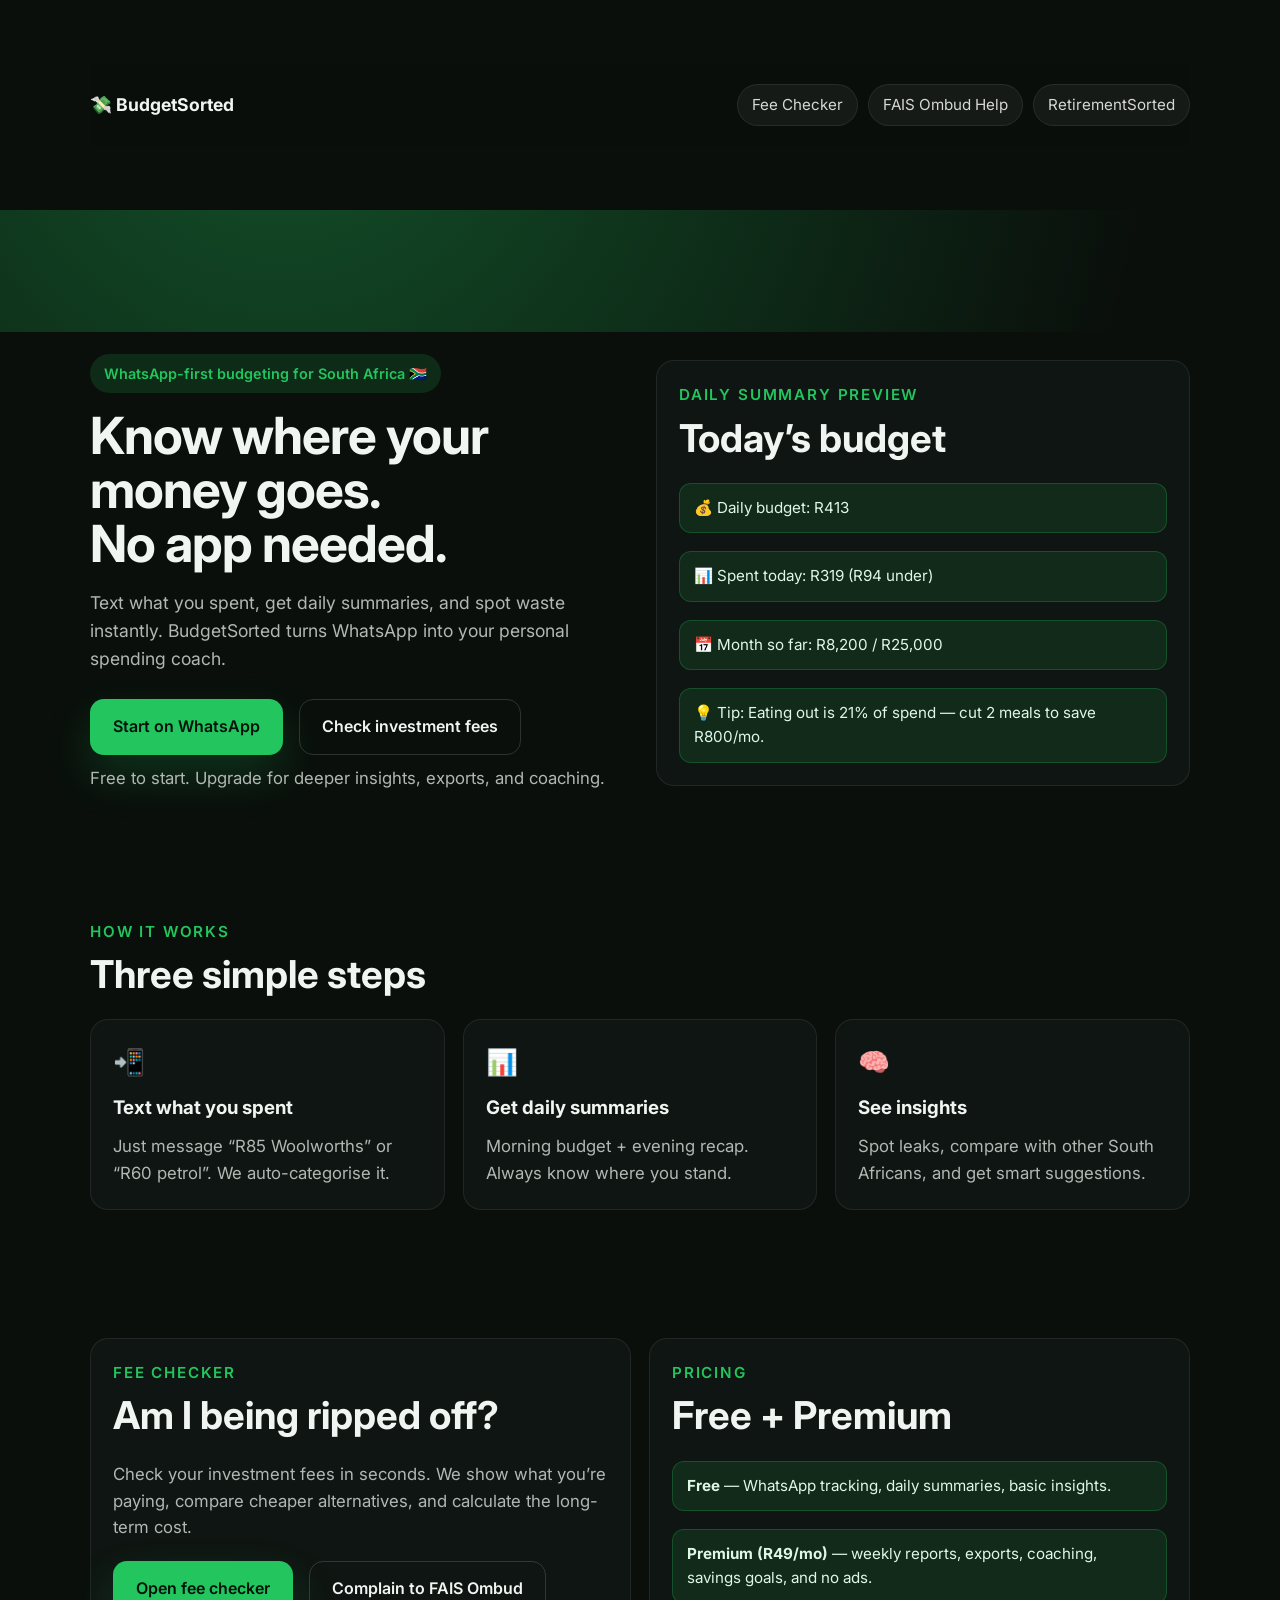
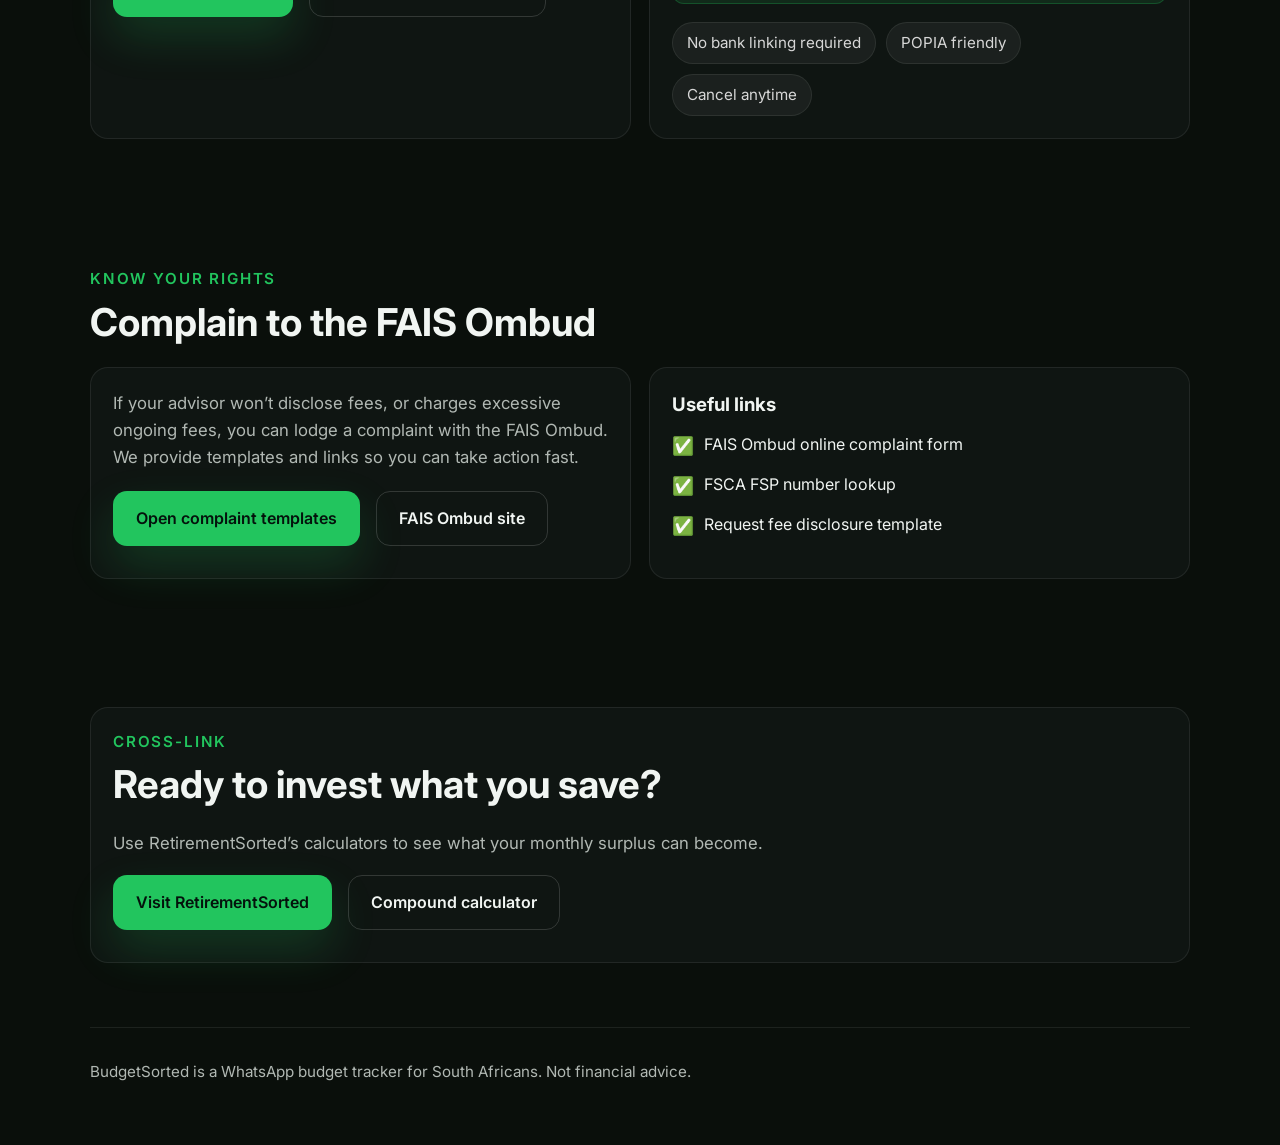
==== index.html @ b6de40c3 "Initial BudgetSorted MVP: landing page, fee checker, ombud complaints, SA fund fee database" ====
<!doctype html>
<html lang="en">
<head>
  <meta charset="utf-8" />
  <meta name="viewport" content="width=device-width, initial-scale=1" />
  <title>BudgetSorted 🇿🇦 | WhatsApp budget tracker</title>
  <meta name="description" content="Track your spending on WhatsApp. Daily summaries, smart insights, and a built-in fee checker for South Africans. No app needed." />
  <link rel="preconnect" href="https://fonts.googleapis.com" />
  <link rel="preconnect" href="https://fonts.gstatic.com" crossorigin />
  <link href="https://fonts.googleapis.com/css2?family=Inter:wght@400;500;600;700&display=swap" rel="stylesheet" />
  <link rel="stylesheet" href="css/style.css" />
</head>
<body>
  <header class="container">
    <nav class="nav">
      <div class="logo">💸 BudgetSorted</div>
      <div class="pill-list">
        <a class="pill" href="fee-checker.html">Fee Checker</a>
        <a class="pill" href="ombud.html">FAIS Ombud Help</a>
        <a class="pill" href="https://retirementsorted.co.za" target="_blank" rel="noreferrer">RetirementSorted</a>
      </div>
    </nav>
  </header>

  <main>
    <section class="hero">
      <div class="container hero-grid">
        <div>
          <span class="badge">WhatsApp-first budgeting for South Africa 🇿🇦</span>
          <h1>Know where your money goes. <br/>No app needed.</h1>
          <p class="lead">Text what you spent, get daily summaries, and spot waste instantly. BudgetSorted turns WhatsApp into your personal spending coach.</p>
          <div class="cta-row">
            <a class="btn" href="https://wa.me/0000000000" target="_blank" rel="noreferrer">Start on WhatsApp</a>
            <a class="btn btn-outline" href="fee-checker.html">Check investment fees</a>
          </div>
          <p>Free to start. Upgrade for deeper insights, exports, and coaching.</p>
        </div>
        <div class="card">
          <p class="section-label">Daily summary preview</p>
          <h2>Today’s budget</h2>
          <div class="grid">
            <div class="notice">💰 Daily budget: R413</div>
            <div class="notice">📊 Spent today: R319 (R94 under)</div>
            <div class="notice">📅 Month so far: R8,200 / R25,000</div>
            <div class="notice">💡 Tip: Eating out is 21% of spend — cut 2 meals to save R800/mo.</div>
          </div>
        </div>
      </div>
    </section>

    <section class="container">
      <p class="section-label">How it works</p>
      <h2>Three simple steps</h2>
      <div class="grid grid-3">
        <div class="card step">
          <div class="step-icon">📲</div>
          <h3>Text what you spent</h3>
          <p>Just message “R85 Woolworths” or “R60 petrol”. We auto-categorise it.</p>
        </div>
        <div class="card step">
          <div class="step-icon">📊</div>
          <h3>Get daily summaries</h3>
          <p>Morning budget + evening recap. Always know where you stand.</p>
        </div>
        <div class="card step">
          <div class="step-icon">🧠</div>
          <h3>See insights</h3>
          <p>Spot leaks, compare with other South Africans, and get smart suggestions.</p>
        </div>
      </div>
    </section>

    <section class="container">
      <div class="grid grid-2">
        <div class="card">
          <p class="section-label">Fee checker</p>
          <h2>Am I being ripped off?</h2>
          <p>Check your investment fees in seconds. We show what you’re paying, compare cheaper alternatives, and calculate the long-term cost.</p>
          <div class="cta-row" style="margin-top: 20px;">
            <a class="btn" href="fee-checker.html">Open fee checker</a>
            <a class="btn btn-outline" href="ombud.html">Complain to FAIS Ombud</a>
          </div>
        </div>
        <div class="card">
          <p class="section-label">Pricing</p>
          <h2>Free + Premium</h2>
          <div class="grid">
            <div class="notice"><strong>Free</strong> — WhatsApp tracking, daily summaries, basic insights.</div>
            <div class="notice"><strong>Premium (R49/mo)</strong> — weekly reports, exports, coaching, savings goals, and no ads.</div>
          </div>
          <div class="pill-list" style="margin-top: 18px;">
            <span class="pill">No bank linking required</span>
            <span class="pill">POPIA friendly</span>
            <span class="pill">Cancel anytime</span>
          </div>
        </div>
      </div>
    </section>

    <section class="container">
      <p class="section-label">Know your rights</p>
      <h2>Complain to the FAIS Ombud</h2>
      <div class="grid grid-2">
        <div class="card">
          <p>If your advisor won’t disclose fees, or charges excessive ongoing fees, you can lodge a complaint with the FAIS Ombud. We provide templates and links so you can take action fast.</p>
          <div class="cta-row" style="margin-top: 20px;">
            <a class="btn" href="ombud.html">Open complaint templates</a>
            <a class="btn btn-outline" href="https://www.fsca.co.za/Fais/Pages/FAIS-Ombud.aspx" target="_blank" rel="noreferrer">FAIS Ombud site</a>
          </div>
        </div>
        <div class="card">
          <h3>Useful links</h3>
          <ul class="feature-list">
            <li class="feature-item"><span>✅</span> <div>FAIS Ombud online complaint form</div></li>
            <li class="feature-item"><span>✅</span> <div>FSCA FSP number lookup</div></li>
            <li class="feature-item"><span>✅</span> <div>Request fee disclosure template</div></li>
          </ul>
        </div>
      </div>
    </section>

    <section class="container">
      <div class="card">
        <p class="section-label">Cross-link</p>
        <h2>Ready to invest what you save?</h2>
        <p>Use RetirementSorted’s calculators to see what your monthly surplus can become.</p>
        <div class="cta-row" style="margin-top: 18px;">
          <a class="btn" href="https://retirementsorted.co.za" target="_blank" rel="noreferrer">Visit RetirementSorted</a>
          <a class="btn btn-outline" href="https://retirementsorted.co.za/compound-calculator" target="_blank" rel="noreferrer">Compound calculator</a>
        </div>
      </div>
    </section>
  </main>

  <footer class="container footer">
    <div>BudgetSorted is a WhatsApp budget tracker for South Africans. Not financial advice.</div>
  </footer>
</body>
</html>
---- css/style.css ----
:root {
  --bg: #0a0f0b;
  --surface: #0f1512;
  --surface-2: #121b16;
  --text: #f1f5f2;
  --muted: #b1b8b3;
  --accent: #22c55e;
  --accent-dark: #15914a;
  --ring: rgba(34, 197, 94, 0.28);
  --shadow: 0 20px 45px rgba(34, 197, 94, 0.2);
}

* {
  box-sizing: border-box;
  margin: 0;
  padding: 0;
}

body {
  font-family: "Inter", system-ui, -apple-system, Segoe UI, Roboto, Helvetica, Arial, sans-serif;
  background: var(--bg);
  color: var(--text);
  line-height: 1.6;
  -webkit-font-smoothing: antialiased;
}

a {
  color: inherit;
  text-decoration: none;
}

img {
  max-width: 100%;
  display: block;
}

.container {
  width: min(1100px, 92vw);
  margin: 0 auto;
  padding: 64px 0;
}

.nav {
  display: flex;
  align-items: center;
  justify-content: space-between;
  padding: 20px 0;
  position: sticky;
  top: 0;
  background: rgba(10, 15, 11, 0.9);
  backdrop-filter: blur(10px);
  z-index: 10;
}

.logo {
  display: inline-flex;
  align-items: center;
  gap: 10px;
  font-weight: 700;
  font-size: 1.1rem;
}

.badge {
  display: inline-flex;
  align-items: center;
  gap: 8px;
  padding: 8px 14px;
  border-radius: 999px;
  background: rgba(34, 197, 94, 0.15);
  color: var(--accent);
  font-weight: 600;
  font-size: 0.9rem;
}

h1 {
  font-size: clamp(2.4rem, 4vw, 3.6rem);
  line-height: 1.05;
  letter-spacing: -0.02em;
  margin-top: 16px;
}

h2 {
  font-size: clamp(1.8rem, 3vw, 2.6rem);
  margin-bottom: 14px;
}

p {
  color: var(--muted);
  font-size: 1.05rem;
}

.lead {
  margin: 18px 0 26px;
  font-size: 1.1rem;
}

.hero {
  position: relative;
  overflow: hidden;
  padding-top: 80px;
}

.hero::before {
  content: "";
  position: absolute;
  inset: -40% -20% auto -20%;
  height: 380px;
  background: radial-gradient(circle at 30% 30%, rgba(34, 197, 94, 0.4), transparent 68%);
  opacity: 0.9;
  pointer-events: none;
}

.hero-grid {
  display: grid;
  gap: 32px;
  align-items: center;
}

.cta-row {
  display: flex;
  flex-wrap: wrap;
  gap: 16px;
  align-items: center;
  margin-bottom: 10px;
}

.btn {
  display: inline-flex;
  align-items: center;
  justify-content: center;
  gap: 10px;
  padding: 14px 22px;
  border-radius: 14px;
  font-weight: 600;
  background: var(--accent);
  color: #04120c;
  border: 1px solid transparent;
  box-shadow: var(--shadow);
  transition: transform 0.2s ease, box-shadow 0.2s ease;
}

.btn:hover {
  transform: translateY(-2px);
  box-shadow: 0 24px 50px rgba(34, 197, 94, 0.28);
}

.btn-outline {
  background: transparent;
  color: var(--text);
  border: 1px solid rgba(255, 255, 255, 0.15);
  box-shadow: none;
}

.card {
  background: var(--surface);
  border: 1px solid rgba(255, 255, 255, 0.08);
  border-radius: 18px;
  padding: 22px;
}

.grid {
  display: grid;
  gap: 18px;
}

.grid-2 {
  grid-template-columns: repeat(auto-fit, minmax(240px, 1fr));
}

.grid-3 {
  grid-template-columns: repeat(auto-fit, minmax(220px, 1fr));
}

.step {
  display: grid;
  gap: 10px;
}

.step-icon {
  font-size: 1.6rem;
}

.pill-list {
  display: flex;
  flex-wrap: wrap;
  gap: 10px;
}

.pill {
  padding: 8px 14px;
  border-radius: 999px;
  background: rgba(255, 255, 255, 0.05);
  border: 1px solid rgba(255, 255, 255, 0.08);
  color: #d7d7d7;
  font-size: 0.95rem;
}

.feature-list {
  display: grid;
  gap: 12px;
  margin-top: 12px;
}

.feature-item {
  display: flex;
  gap: 10px;
  align-items: flex-start;
}

.feature-item span {
  font-size: 1.1rem;
}

.section-label {
  font-size: 0.95rem;
  text-transform: uppercase;
  letter-spacing: 0.12em;
  color: var(--accent);
  font-weight: 600;
}

.footer {
  border-top: 1px solid rgba(255, 255, 255, 0.08);
  padding: 32px 0 60px;
  color: var(--muted);
  font-size: 0.95rem;
}

.input {
  width: 100%;
  padding: 12px 14px;
  border-radius: 12px;
  background: #0b120e;
  border: 1px solid rgba(255, 255, 255, 0.1);
  color: var(--text);
  font-size: 1rem;
}

.input:focus {
  outline: 2px solid var(--ring);
  border-color: rgba(34, 197, 94, 0.6);
}

.label {
  font-size: 0.9rem;
  color: var(--muted);
  margin-bottom: 6px;
}

.table {
  width: 100%;
  border-collapse: collapse;
  font-size: 0.95rem;
}

.table th,
.table td {
  padding: 10px 8px;
  text-align: left;
  border-bottom: 1px solid rgba(255, 255, 255, 0.08);
}

.table th {
  color: var(--muted);
  font-weight: 600;
}

.highlight {
  color: var(--accent);
  font-weight: 600;
}

.notice {
  padding: 12px 14px;
  border-radius: 12px;
  background: rgba(34, 197, 94, 0.12);
  border: 1px solid rgba(34, 197, 94, 0.25);
  color: #dff7e9;
  font-size: 0.95rem;
}

.results {
  display: grid;
  gap: 14px;
}

@media (min-width: 860px) {
  .hero-grid {
    grid-template-columns: repeat(2, minmax(0, 1fr));
  }
}
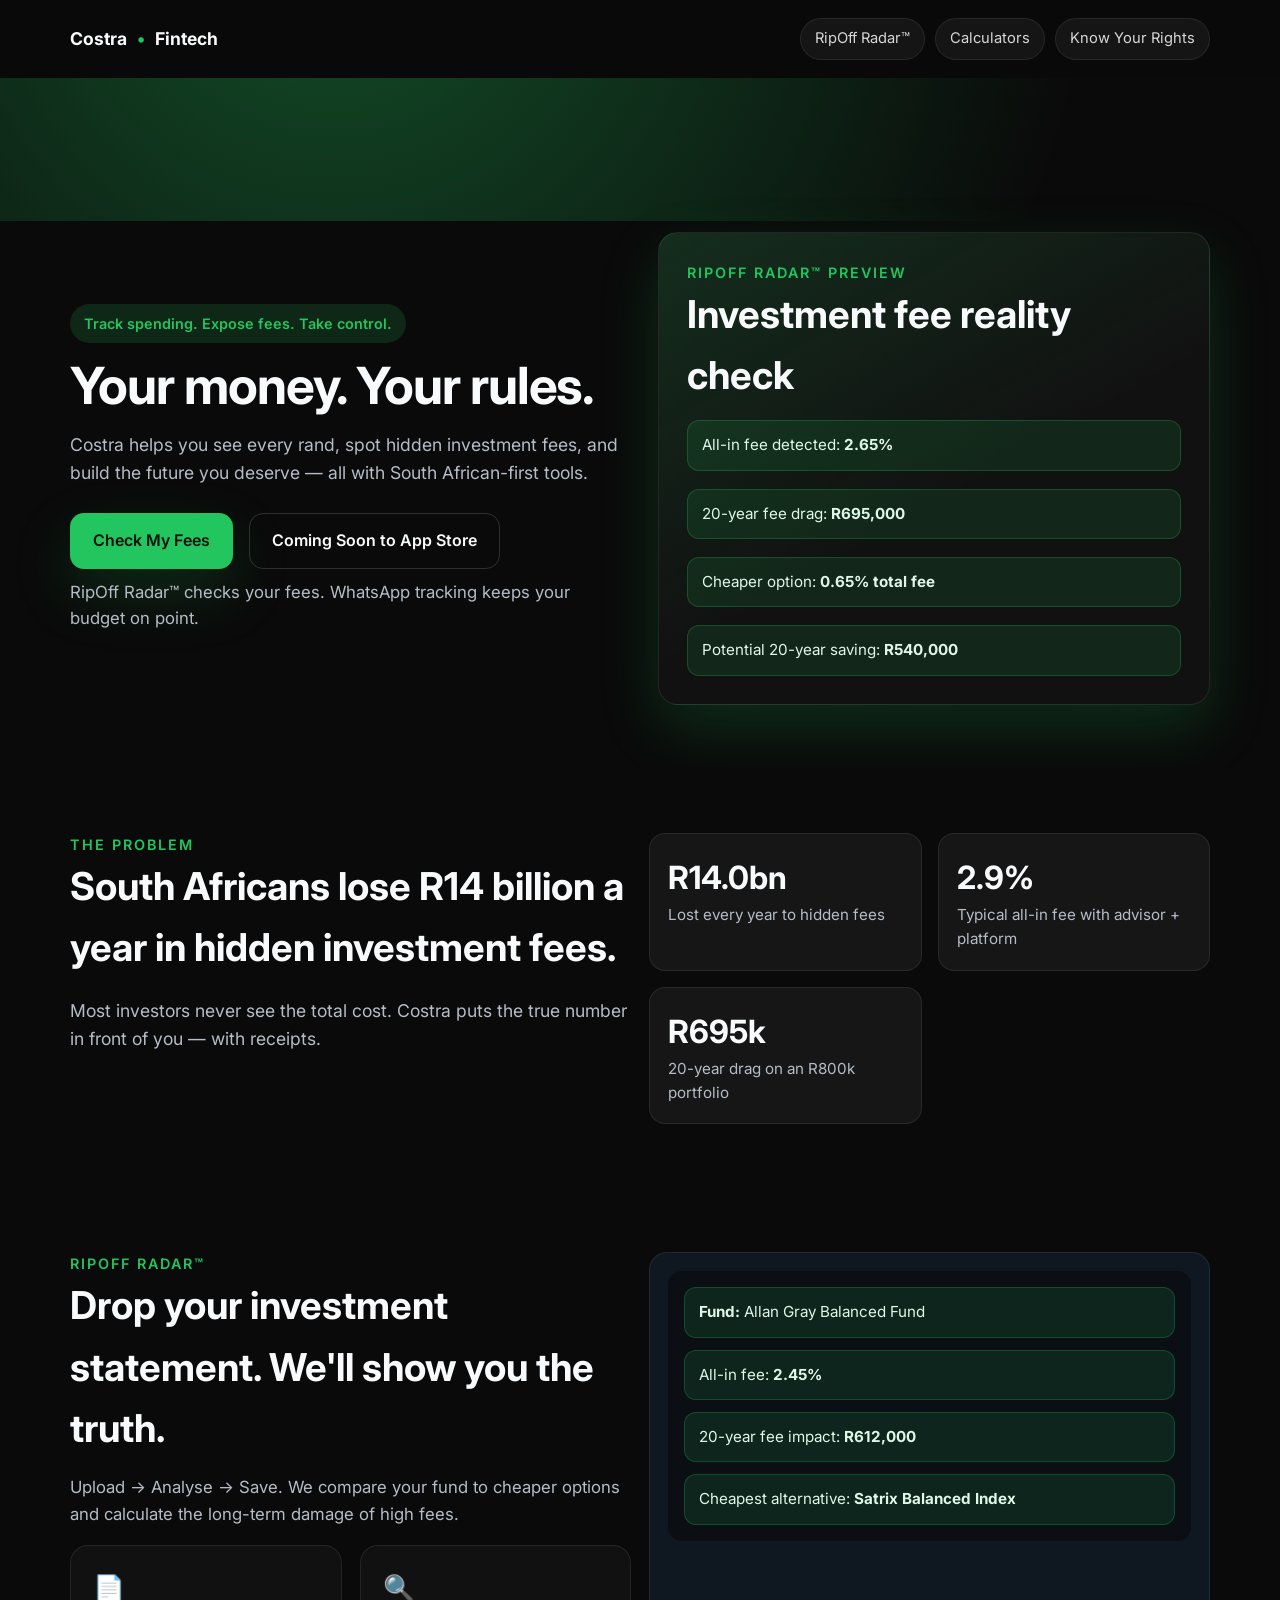
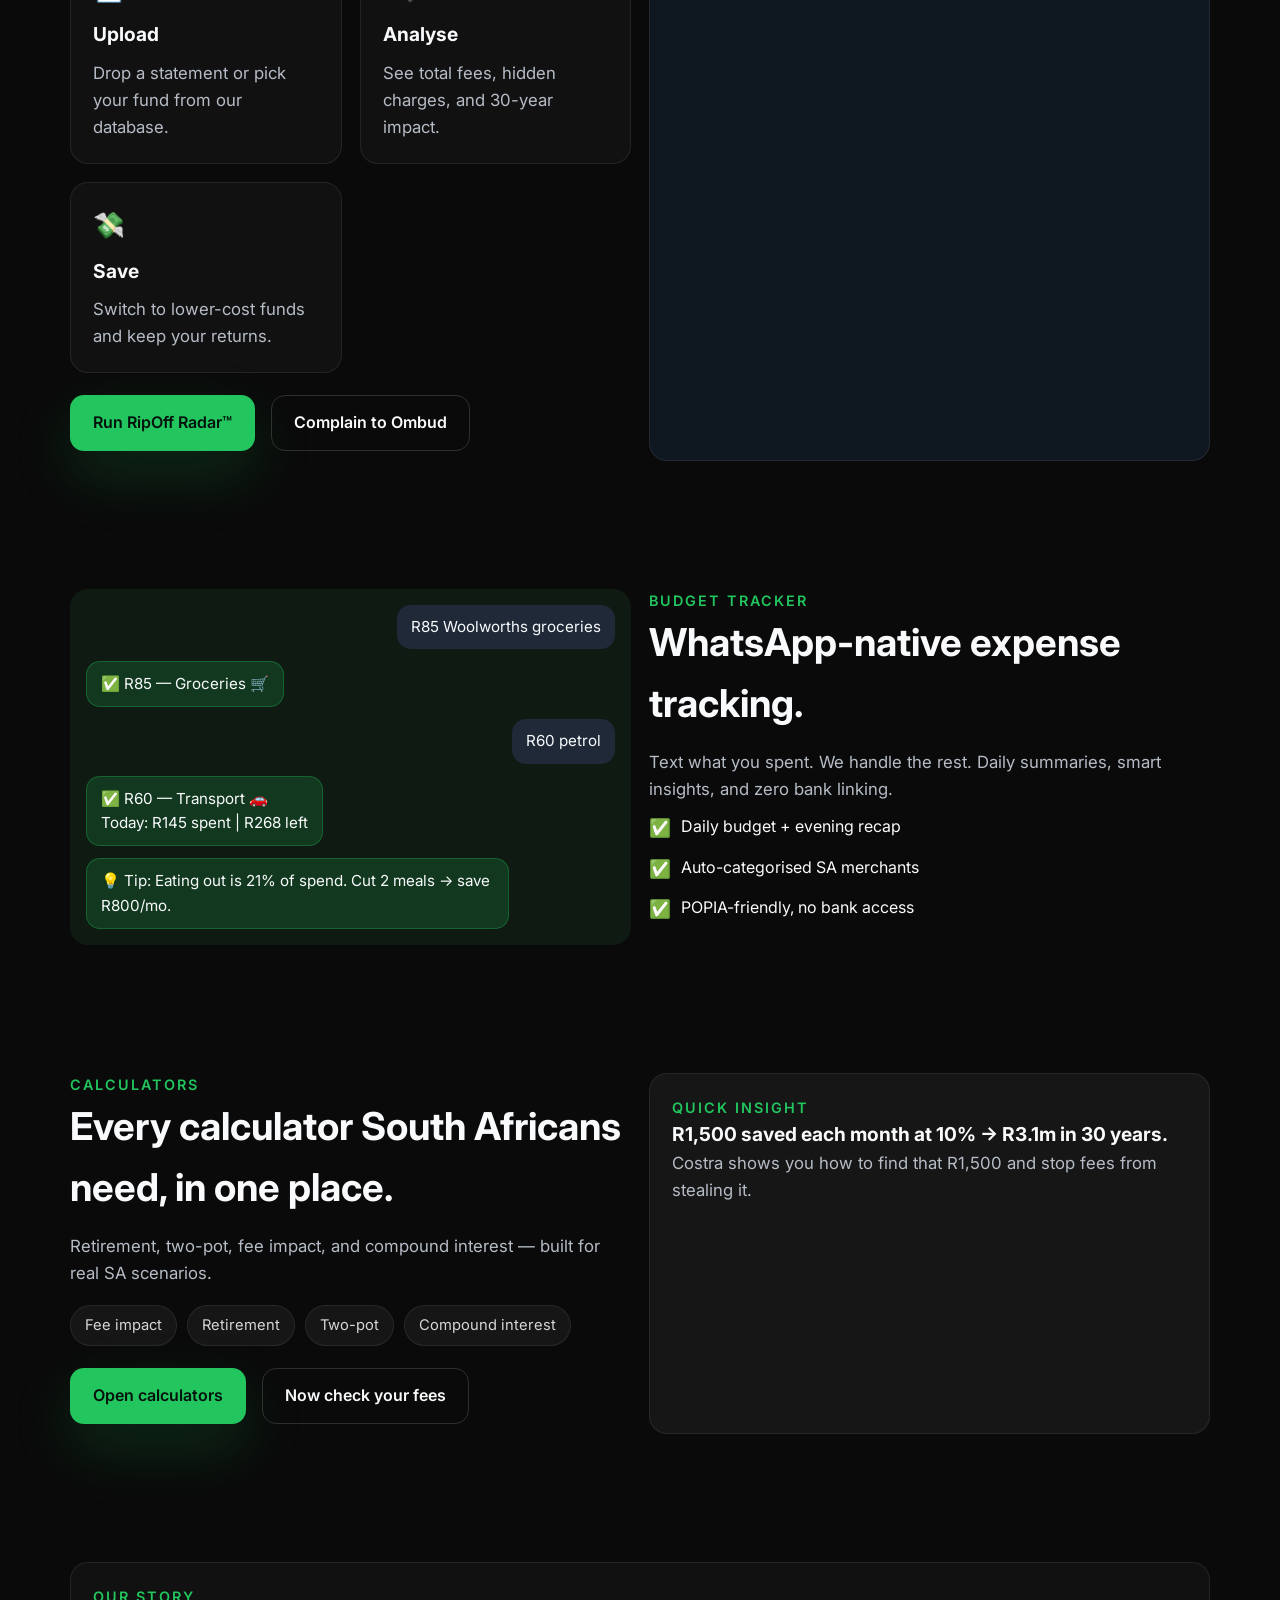
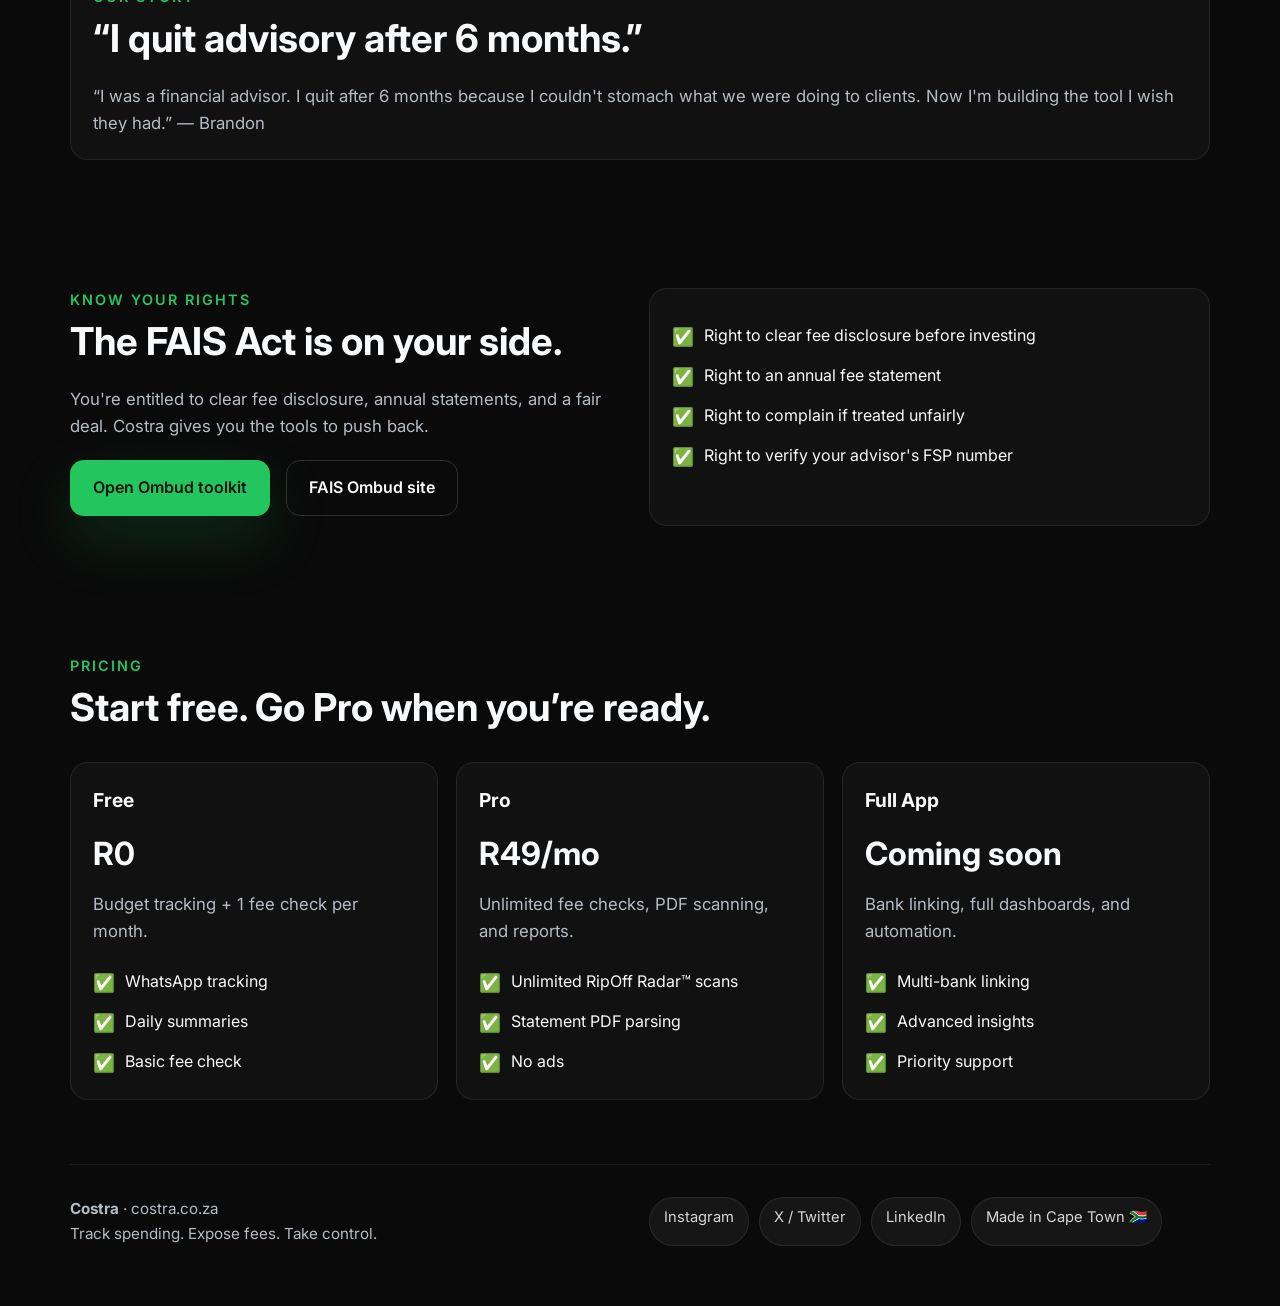
==== commit f7d77d94: "Rebrand BudgetSorted to Costra with new landing + tools" ====
--- a/index.html
+++ b/index.html
@@ -3,21 +3,21 @@
 <head>
   <meta charset="utf-8" />
   <meta name="viewport" content="width=device-width, initial-scale=1" />
-  <title>BudgetSorted 🇿🇦 | WhatsApp budget tracker</title>
-  <meta name="description" content="Track your spending on WhatsApp. Daily summaries, smart insights, and a built-in fee checker for South Africans. No app needed." />
+  <title>Costra 🇿🇦 | Track spending. Expose fees. Take control.</title>
+  <meta name="description" content="Costra is the South African fintech that tracks spending, exposes hidden investment fees, and helps you take control. Meet RipOff Radar™ and WhatsApp budgeting." />
   <link rel="preconnect" href="https://fonts.googleapis.com" />
   <link rel="preconnect" href="https://fonts.gstatic.com" crossorigin />
   <link href="https://fonts.googleapis.com/css2?family=Inter:wght@400;500;600;700&display=swap" rel="stylesheet" />
   <link rel="stylesheet" href="css/style.css" />
 </head>
 <body>
-  <header class="container">
-    <nav class="nav">
-      <div class="logo">💸 BudgetSorted</div>
+  <header>
+    <nav class="container nav">
+      <div class="logo">Costra<span>•</span>Fintech</div>
       <div class="pill-list">
-        <a class="pill" href="fee-checker.html">Fee Checker</a>
-        <a class="pill" href="ombud.html">FAIS Ombud Help</a>
-        <a class="pill" href="https://retirementsorted.co.za" target="_blank" rel="noreferrer">RetirementSorted</a>
+        <a class="pill" href="fee-checker.html">RipOff Radar™</a>
+        <a class="pill" href="calculators.html">Calculators</a>
+        <a class="pill" href="ombud.html">Know Your Rights</a>
       </div>
     </nav>
   </header>
@@ -25,115 +25,223 @@
   <main>
     <section class="hero">
       <div class="container hero-grid">
-        <div>
-          <span class="badge">WhatsApp-first budgeting for South Africa 🇿🇦</span>
-          <h1>Know where your money goes. <br/>No app needed.</h1>
-          <p class="lead">Text what you spent, get daily summaries, and spot waste instantly. BudgetSorted turns WhatsApp into your personal spending coach.</p>
+        <div class="fade-up">
+          <span class="badge">Track spending. Expose fees. Take control.</span>
+          <h1>Your money. Your rules.</h1>
+          <p class="lead">Costra helps you see every rand, spot hidden investment fees, and build the future you deserve — all with South African-first tools.</p>
           <div class="cta-row">
-            <a class="btn" href="https://wa.me/0000000000" target="_blank" rel="noreferrer">Start on WhatsApp</a>
-            <a class="btn btn-outline" href="fee-checker.html">Check investment fees</a>
-          </div>
-          <p>Free to start. Upgrade for deeper insights, exports, and coaching.</p>
-        </div>
-        <div class="card">
-          <p class="section-label">Daily summary preview</p>
-          <h2>Today’s budget</h2>
+            <a class="btn" href="fee-checker.html">Check My Fees</a>
+            <a class="btn btn-outline" href="#pricing">Coming Soon to App Store</a>
+          </div>
+          <p>RipOff Radar™ checks your fees. WhatsApp tracking keeps your budget on point.</p>
+        </div>
+        <div class="hero-card fade-up">
+          <p class="section-label">RipOff Radar™ Preview</p>
+          <h2>Investment fee reality check</h2>
           <div class="grid">
-            <div class="notice">💰 Daily budget: R413</div>
-            <div class="notice">📊 Spent today: R319 (R94 under)</div>
-            <div class="notice">📅 Month so far: R8,200 / R25,000</div>
-            <div class="notice">💡 Tip: Eating out is 21% of spend — cut 2 meals to save R800/mo.</div>
-          </div>
-        </div>
-      </div>
-    </section>
-
-    <section class="container">
-      <p class="section-label">How it works</p>
-      <h2>Three simple steps</h2>
-      <div class="grid grid-3">
-        <div class="card step">
-          <div class="step-icon">📲</div>
-          <h3>Text what you spent</h3>
-          <p>Just message “R85 Woolworths” or “R60 petrol”. We auto-categorise it.</p>
-        </div>
-        <div class="card step">
-          <div class="step-icon">📊</div>
-          <h3>Get daily summaries</h3>
-          <p>Morning budget + evening recap. Always know where you stand.</p>
-        </div>
-        <div class="card step">
-          <div class="step-icon">🧠</div>
-          <h3>See insights</h3>
-          <p>Spot leaks, compare with other South Africans, and get smart suggestions.</p>
-        </div>
-      </div>
-    </section>
-
-    <section class="container">
-      <div class="grid grid-2">
-        <div class="card">
-          <p class="section-label">Fee checker</p>
-          <h2>Am I being ripped off?</h2>
-          <p>Check your investment fees in seconds. We show what you’re paying, compare cheaper alternatives, and calculate the long-term cost.</p>
+            <div class="notice">All-in fee detected: <strong>2.65%</strong></div>
+            <div class="notice">20-year fee drag: <strong>R695,000</strong></div>
+            <div class="notice">Cheaper option: <strong>0.65% total fee</strong></div>
+            <div class="notice">Potential 20-year saving: <strong>R540,000</strong></div>
+          </div>
+        </div>
+      </div>
+    </section>
+
+    <section class="container">
+      <div class="grid grid-2">
+        <div class="fade-up">
+          <p class="section-label">The problem</p>
+          <h2>South Africans lose R14 billion a year in hidden investment fees.</h2>
+          <p class="lead">Most investors never see the total cost. Costra puts the true number in front of you — with receipts.</p>
+        </div>
+        <div class="stats grid grid-3 fade-up">
+          <div class="stat-card">
+            <div class="stat-value" data-counter="14" data-suffix="bn">R0</div>
+            <div class="stat-label">Lost every year to hidden fees</div>
+          </div>
+          <div class="stat-card">
+            <div class="stat-value" data-counter="2.9" data-suffix="%">0%</div>
+            <div class="stat-label">Typical all-in fee with advisor + platform</div>
+          </div>
+          <div class="stat-card">
+            <div class="stat-value" data-counter="695" data-suffix="k">R0</div>
+            <div class="stat-label">20-year drag on an R800k portfolio</div>
+          </div>
+        </div>
+      </div>
+    </section>
+
+    <section class="container">
+      <div class="grid grid-2">
+        <div class="fade-up">
+          <p class="section-label">RipOff Radar™</p>
+          <h2>Drop your investment statement. We'll show you the truth.</h2>
+          <p>Upload → Analyse → Save. We compare your fund to cheaper options and calculate the long-term damage of high fees.</p>
+          <div class="grid grid-3" style="margin-top: 18px;">
+            <div class="card step">
+              <div class="step-icon">📄</div>
+              <h3>Upload</h3>
+              <p>Drop a statement or pick your fund from our database.</p>
+            </div>
+            <div class="card step">
+              <div class="step-icon">🔍</div>
+              <h3>Analyse</h3>
+              <p>See total fees, hidden charges, and 30-year impact.</p>
+            </div>
+            <div class="card step">
+              <div class="step-icon">💸</div>
+              <h3>Save</h3>
+              <p>Switch to lower-cost funds and keep your returns.</p>
+            </div>
+          </div>
+          <div class="cta-row" style="margin-top: 22px;">
+            <a class="btn" href="fee-checker.html">Run RipOff Radar™</a>
+            <a class="btn btn-outline" href="ombud.html">Complain to Ombud</a>
+          </div>
+        </div>
+        <div class="mockup fade-up">
+          <div class="mockup-screen">
+            <div class="notice"><strong>Fund:</strong> Allan Gray Balanced Fund</div>
+            <div class="notice">All-in fee: <strong>2.45%</strong></div>
+            <div class="notice">20-year fee impact: <strong>R612,000</strong></div>
+            <div class="notice">Cheapest alternative: <strong>Satrix Balanced Index</strong></div>
+          </div>
+        </div>
+      </div>
+    </section>
+
+    <section class="container">
+      <div class="grid grid-2">
+        <div class="chat fade-up">
+          <div class="chat-bubble user">R85 Woolworths groceries</div>
+          <div class="chat-bubble bot">✅ R85 — Groceries 🛒</div>
+          <div class="chat-bubble user">R60 petrol</div>
+          <div class="chat-bubble bot">✅ R60 — Transport 🚗
+            <br/>Today: R145 spent | R268 left</div>
+          <div class="chat-bubble bot">💡 Tip: Eating out is 21% of spend. Cut 2 meals → save R800/mo.</div>
+        </div>
+        <div class="fade-up">
+          <p class="section-label">Budget Tracker</p>
+          <h2>WhatsApp-native expense tracking.</h2>
+          <p>Text what you spent. We handle the rest. Daily summaries, smart insights, and zero bank linking.</p>
+          <ul class="feature-list">
+            <li class="feature-item"><span>✅</span><div>Daily budget + evening recap</div></li>
+            <li class="feature-item"><span>✅</span><div>Auto-categorised SA merchants</div></li>
+            <li class="feature-item"><span>✅</span><div>POPIA-friendly, no bank access</div></li>
+          </ul>
+        </div>
+      </div>
+    </section>
+
+    <section class="container">
+      <div class="grid grid-2">
+        <div class="fade-up">
+          <p class="section-label">Calculators</p>
+          <h2>Every calculator South Africans need, in one place.</h2>
+          <p>Retirement, two-pot, fee impact, and compound interest — built for real SA scenarios.</p>
+          <div class="pill-list" style="margin-top: 18px;">
+            <span class="pill">Fee impact</span>
+            <span class="pill">Retirement</span>
+            <span class="pill">Two-pot</span>
+            <span class="pill">Compound interest</span>
+          </div>
+          <div class="cta-row" style="margin-top: 22px;">
+            <a class="btn" href="calculators.html">Open calculators</a>
+            <a class="btn btn-outline" href="fee-checker.html">Now check your fees</a>
+          </div>
+        </div>
+        <div class="card card-muted fade-up">
+          <p class="section-label">Quick Insight</p>
+          <h3>R1,500 saved each month at 10% → R3.1m in 30 years.</h3>
+          <p>Costra shows you how to find that R1,500 and stop fees from stealing it.</p>
+        </div>
+      </div>
+    </section>
+
+    <section class="container">
+      <div class="card fade-up">
+        <p class="section-label">Our story</p>
+        <h2>“I quit advisory after 6 months.”</h2>
+        <p>“I was a financial advisor. I quit after 6 months because I couldn't stomach what we were doing to clients. Now I'm building the tool I wish they had.” — Brandon</p>
+      </div>
+    </section>
+
+    <section class="container">
+      <div class="grid grid-2">
+        <div class="fade-up">
+          <p class="section-label">Know your rights</p>
+          <h2>The FAIS Act is on your side.</h2>
+          <p>You're entitled to clear fee disclosure, annual statements, and a fair deal. Costra gives you the tools to push back.</p>
           <div class="cta-row" style="margin-top: 20px;">
-            <a class="btn" href="fee-checker.html">Open fee checker</a>
-            <a class="btn btn-outline" href="ombud.html">Complain to FAIS Ombud</a>
-          </div>
-        </div>
-        <div class="card">
-          <p class="section-label">Pricing</p>
-          <h2>Free + Premium</h2>
-          <div class="grid">
-            <div class="notice"><strong>Free</strong> — WhatsApp tracking, daily summaries, basic insights.</div>
-            <div class="notice"><strong>Premium (R49/mo)</strong> — weekly reports, exports, coaching, savings goals, and no ads.</div>
-          </div>
-          <div class="pill-list" style="margin-top: 18px;">
-            <span class="pill">No bank linking required</span>
-            <span class="pill">POPIA friendly</span>
-            <span class="pill">Cancel anytime</span>
-          </div>
-        </div>
-      </div>
-    </section>
-
-    <section class="container">
-      <p class="section-label">Know your rights</p>
-      <h2>Complain to the FAIS Ombud</h2>
-      <div class="grid grid-2">
-        <div class="card">
-          <p>If your advisor won’t disclose fees, or charges excessive ongoing fees, you can lodge a complaint with the FAIS Ombud. We provide templates and links so you can take action fast.</p>
-          <div class="cta-row" style="margin-top: 20px;">
-            <a class="btn" href="ombud.html">Open complaint templates</a>
-            <a class="btn btn-outline" href="https://www.fsca.co.za/Fais/Pages/FAIS-Ombud.aspx" target="_blank" rel="noreferrer">FAIS Ombud site</a>
-          </div>
-        </div>
-        <div class="card">
-          <h3>Useful links</h3>
-          <ul class="feature-list">
-            <li class="feature-item"><span>✅</span> <div>FAIS Ombud online complaint form</div></li>
-            <li class="feature-item"><span>✅</span> <div>FSCA FSP number lookup</div></li>
-            <li class="feature-item"><span>✅</span> <div>Request fee disclosure template</div></li>
-          </ul>
-        </div>
-      </div>
-    </section>
-
-    <section class="container">
-      <div class="card">
-        <p class="section-label">Cross-link</p>
-        <h2>Ready to invest what you save?</h2>
-        <p>Use RetirementSorted’s calculators to see what your monthly surplus can become.</p>
-        <div class="cta-row" style="margin-top: 18px;">
-          <a class="btn" href="https://retirementsorted.co.za" target="_blank" rel="noreferrer">Visit RetirementSorted</a>
-          <a class="btn btn-outline" href="https://retirementsorted.co.za/compound-calculator" target="_blank" rel="noreferrer">Compound calculator</a>
+            <a class="btn" href="ombud.html">Open Ombud toolkit</a>
+            <a class="btn btn-outline" href="https://www.faisombud.co.za/online-complaint-form" target="_blank" rel="noreferrer">FAIS Ombud site</a>
+          </div>
+        </div>
+        <div class="card fade-up">
+          <ul class="feature-list">
+            <li class="feature-item"><span>✅</span><div>Right to clear fee disclosure before investing</div></li>
+            <li class="feature-item"><span>✅</span><div>Right to an annual fee statement</div></li>
+            <li class="feature-item"><span>✅</span><div>Right to complain if treated unfairly</div></li>
+            <li class="feature-item"><span>✅</span><div>Right to verify your advisor's FSP number</div></li>
+          </ul>
+        </div>
+      </div>
+    </section>
+
+    <section class="container" id="pricing">
+      <p class="section-label">Pricing</p>
+      <h2>Start free. Go Pro when you’re ready.</h2>
+      <div class="grid grid-3" style="margin-top: 24px;">
+        <div class="card pricing-card fade-up">
+          <h3>Free</h3>
+          <div class="price">R0</div>
+          <p>Budget tracking + 1 fee check per month.</p>
+          <ul class="feature-list">
+            <li class="feature-item"><span>✅</span><div>WhatsApp tracking</div></li>
+            <li class="feature-item"><span>✅</span><div>Daily summaries</div></li>
+            <li class="feature-item"><span>✅</span><div>Basic fee check</div></li>
+          </ul>
+        </div>
+        <div class="card pricing-card fade-up">
+          <h3>Pro</h3>
+          <div class="price">R49/mo</div>
+          <p>Unlimited fee checks, PDF scanning, and reports.</p>
+          <ul class="feature-list">
+            <li class="feature-item"><span>✅</span><div>Unlimited RipOff Radar™ scans</div></li>
+            <li class="feature-item"><span>✅</span><div>Statement PDF parsing</div></li>
+            <li class="feature-item"><span>✅</span><div>No ads</div></li>
+          </ul>
+        </div>
+        <div class="card pricing-card fade-up">
+          <h3>Full App</h3>
+          <div class="price">Coming soon</div>
+          <p>Bank linking, full dashboards, and automation.</p>
+          <ul class="feature-list">
+            <li class="feature-item"><span>✅</span><div>Multi-bank linking</div></li>
+            <li class="feature-item"><span>✅</span><div>Advanced insights</div></li>
+            <li class="feature-item"><span>✅</span><div>Priority support</div></li>
+          </ul>
         </div>
       </div>
     </section>
   </main>
 
   <footer class="container footer">
-    <div>BudgetSorted is a WhatsApp budget tracker for South Africans. Not financial advice.</div>
+    <div class="grid grid-2">
+      <div>
+        <strong>Costra</strong> · costra.co.za<br />
+        Track spending. Expose fees. Take control.
+      </div>
+      <div class="pill-list">
+        <span class="pill">Instagram</span>
+        <span class="pill">X / Twitter</span>
+        <span class="pill">LinkedIn</span>
+        <span class="pill">Made in Cape Town 🇿🇦</span>
+      </div>
+    </div>
   </footer>
+
+  <script src="js/main.js"></script>
 </body>
 </html>
--- a/css/style.css
+++ b/css/style.css
@@ -1,13 +1,14 @@
 :root {
-  --bg: #0a0f0b;
-  --surface: #0f1512;
-  --surface-2: #121b16;
-  --text: #f1f5f2;
-  --muted: #b1b8b3;
+  --bg: #0a0a0a;
+  --surface: #111111;
+  --surface-2: #161616;
+  --surface-3: #1b1b1b;
+  --text: #f8fafc;
+  --muted: #b6bcc6;
   --accent: #22c55e;
-  --accent-dark: #15914a;
-  --ring: rgba(34, 197, 94, 0.28);
-  --shadow: 0 20px 45px rgba(34, 197, 94, 0.2);
+  --accent-dark: #16a34a;
+  --ring: rgba(34, 197, 94, 0.35);
+  --shadow: 0 24px 60px rgba(34, 197, 94, 0.18);
 }
 
 * {
@@ -16,6 +17,10 @@
   padding: 0;
 }
 
+html {
+  scroll-behavior: smooth;
+}
+
 body {
   font-family: "Inter", system-ui, -apple-system, Segoe UI, Roboto, Helvetica, Arial, sans-serif;
   background: var(--bg);
@@ -35,21 +40,25 @@
 }
 
 .container {
-  width: min(1100px, 92vw);
+  width: min(1140px, 92vw);
   margin: 0 auto;
   padding: 64px 0;
+}
+
+header {
+  position: sticky;
+  top: 0;
+  z-index: 20;
+  background: rgba(10, 10, 10, 0.88);
+  backdrop-filter: blur(14px);
 }
 
 .nav {
   display: flex;
   align-items: center;
   justify-content: space-between;
-  padding: 20px 0;
-  position: sticky;
-  top: 0;
-  background: rgba(10, 15, 11, 0.9);
-  backdrop-filter: blur(10px);
-  z-index: 10;
+  padding: 18px 0;
+  gap: 16px;
 }
 
 .logo {
@@ -58,6 +67,25 @@
   gap: 10px;
   font-weight: 700;
   font-size: 1.1rem;
+}
+
+.logo span {
+  color: var(--accent);
+}
+
+.pill-list {
+  display: flex;
+  flex-wrap: wrap;
+  gap: 10px;
+}
+
+.pill {
+  padding: 8px 14px;
+  border-radius: 999px;
+  background: rgba(255, 255, 255, 0.05);
+  border: 1px solid rgba(255, 255, 255, 0.08);
+  color: #d7d7d7;
+  font-size: 0.92rem;
 }
 
 .badge {
@@ -72,8 +100,16 @@
   font-size: 0.9rem;
 }
 
+.section-label {
+  font-size: 0.9rem;
+  text-transform: uppercase;
+  letter-spacing: 0.14em;
+  color: var(--accent);
+  font-weight: 600;
+}
+
 h1 {
-  font-size: clamp(2.4rem, 4vw, 3.6rem);
+  font-size: clamp(2.4rem, 4vw, 3.8rem);
   line-height: 1.05;
   letter-spacing: -0.02em;
   margin-top: 16px;
@@ -84,6 +120,10 @@
   margin-bottom: 14px;
 }
 
+h3 {
+  font-size: 1.2rem;
+}
+
 p {
   color: var(--muted);
   font-size: 1.05rem;
@@ -97,14 +137,14 @@
 .hero {
   position: relative;
   overflow: hidden;
-  padding-top: 80px;
+  padding-top: 90px;
 }
 
 .hero::before {
   content: "";
   position: absolute;
-  inset: -40% -20% auto -20%;
-  height: 380px;
+  inset: -40% -10% auto -10%;
+  height: 420px;
   background: radial-gradient(circle at 30% 30%, rgba(34, 197, 94, 0.4), transparent 68%);
   opacity: 0.9;
   pointer-events: none;
@@ -112,8 +152,16 @@
 
 .hero-grid {
   display: grid;
-  gap: 32px;
+  gap: 36px;
   align-items: center;
+}
+
+.hero-card {
+  background: linear-gradient(150deg, rgba(34, 197, 94, 0.16), transparent 55%), var(--surface);
+  border: 1px solid rgba(255, 255, 255, 0.08);
+  border-radius: 20px;
+  padding: 28px;
+  box-shadow: var(--shadow);
 }
 
 .cta-row {
@@ -151,6 +199,13 @@
   box-shadow: none;
 }
 
+.btn-ghost {
+  background: rgba(255, 255, 255, 0.06);
+  color: var(--text);
+  border: 1px solid rgba(255, 255, 255, 0.08);
+  box-shadow: none;
+}
+
 .card {
   background: var(--surface);
   border: 1px solid rgba(255, 255, 255, 0.08);
@@ -158,6 +213,10 @@
   padding: 22px;
 }
 
+.card-muted {
+  background: var(--surface-2);
+}
+
 .grid {
   display: grid;
   gap: 18px;
@@ -171,6 +230,10 @@
   grid-template-columns: repeat(auto-fit, minmax(220px, 1fr));
 }
 
+.grid-4 {
+  grid-template-columns: repeat(auto-fit, minmax(200px, 1fr));
+}
+
 .step {
   display: grid;
   gap: 10px;
@@ -178,96 +241,6 @@
 
 .step-icon {
   font-size: 1.6rem;
-}
-
-.pill-list {
-  display: flex;
-  flex-wrap: wrap;
-  gap: 10px;
-}
-
-.pill {
-  padding: 8px 14px;
-  border-radius: 999px;
-  background: rgba(255, 255, 255, 0.05);
-  border: 1px solid rgba(255, 255, 255, 0.08);
-  color: #d7d7d7;
-  font-size: 0.95rem;
-}
-
-.feature-list {
-  display: grid;
-  gap: 12px;
-  margin-top: 12px;
-}
-
-.feature-item {
-  display: flex;
-  gap: 10px;
-  align-items: flex-start;
-}
-
-.feature-item span {
-  font-size: 1.1rem;
-}
-
-.section-label {
-  font-size: 0.95rem;
-  text-transform: uppercase;
-  letter-spacing: 0.12em;
-  color: var(--accent);
-  font-weight: 600;
-}
-
-.footer {
-  border-top: 1px solid rgba(255, 255, 255, 0.08);
-  padding: 32px 0 60px;
-  color: var(--muted);
-  font-size: 0.95rem;
-}
-
-.input {
-  width: 100%;
-  padding: 12px 14px;
-  border-radius: 12px;
-  background: #0b120e;
-  border: 1px solid rgba(255, 255, 255, 0.1);
-  color: var(--text);
-  font-size: 1rem;
-}
-
-.input:focus {
-  outline: 2px solid var(--ring);
-  border-color: rgba(34, 197, 94, 0.6);
-}
-
-.label {
-  font-size: 0.9rem;
-  color: var(--muted);
-  margin-bottom: 6px;
-}
-
-.table {
-  width: 100%;
-  border-collapse: collapse;
-  font-size: 0.95rem;
-}
-
-.table th,
-.table td {
-  padding: 10px 8px;
-  text-align: left;
-  border-bottom: 1px solid rgba(255, 255, 255, 0.08);
-}
-
-.table th {
-  color: var(--muted);
-  font-weight: 600;
-}
-
-.highlight {
-  color: var(--accent);
-  font-weight: 600;
 }
 
 .notice {
@@ -279,9 +252,265 @@
   font-size: 0.95rem;
 }
 
+.warning {
+  background: rgba(239, 68, 68, 0.12);
+  border-color: rgba(239, 68, 68, 0.28);
+  color: #fecaca;
+}
+
+.feature-list {
+  display: grid;
+  gap: 12px;
+  margin-top: 12px;
+}
+
+.feature-item {
+  display: flex;
+  gap: 10px;
+  align-items: flex-start;
+}
+
+.feature-item span {
+  font-size: 1.1rem;
+}
+
+.stats {
+  display: grid;
+  gap: 16px;
+}
+
+.stat-card {
+  background: var(--surface-2);
+  border: 1px solid rgba(255, 255, 255, 0.08);
+  border-radius: 16px;
+  padding: 18px;
+}
+
+.stat-value {
+  font-size: 2rem;
+  font-weight: 700;
+  color: var(--text);
+}
+
+.stat-label {
+  color: var(--muted);
+  font-size: 0.95rem;
+}
+
+.mockup {
+  background: #0f1720;
+  border-radius: 18px;
+  padding: 18px;
+  border: 1px solid rgba(255, 255, 255, 0.08);
+}
+
+.mockup .mockup-screen {
+  background: #0b0f14;
+  border-radius: 14px;
+  padding: 16px;
+  display: grid;
+  gap: 12px;
+}
+
+.chat {
+  background: #0f1a12;
+  border-radius: 18px;
+  padding: 16px;
+  display: grid;
+  gap: 12px;
+}
+
+.chat-bubble {
+  max-width: 80%;
+  padding: 10px 14px;
+  border-radius: 14px;
+  font-size: 0.95rem;
+}
+
+.chat-bubble.user {
+  justify-self: end;
+  background: #1f2937;
+}
+
+.chat-bubble.bot {
+  justify-self: start;
+  background: rgba(34, 197, 94, 0.18);
+  border: 1px solid rgba(34, 197, 94, 0.3);
+}
+
+.pricing-card {
+  display: grid;
+  gap: 12px;
+}
+
+.pricing-card .price {
+  font-size: 2rem;
+  font-weight: 700;
+}
+
+.input,
+textarea {
+  width: 100%;
+  padding: 12px 14px;
+  border-radius: 12px;
+  background: #0b120e;
+  border: 1px solid rgba(255, 255, 255, 0.1);
+  color: var(--text);
+  font-size: 1rem;
+}
+
+.input:focus,
+textarea:focus {
+  outline: 2px solid var(--ring);
+  border-color: rgba(34, 197, 94, 0.6);
+}
+
+.label {
+  font-size: 0.9rem;
+  color: var(--muted);
+  margin-bottom: 6px;
+}
+
+.table {
+  width: 100%;
+  border-collapse: collapse;
+  font-size: 0.95rem;
+}
+
+.table th,
+.table td {
+  padding: 10px 8px;
+  text-align: left;
+  border-bottom: 1px solid rgba(255, 255, 255, 0.08);
+}
+
+.table th {
+  color: var(--muted);
+  font-weight: 600;
+}
+
+.highlight {
+  color: var(--accent);
+  font-weight: 600;
+}
+
 .results {
   display: grid;
   gap: 14px;
+}
+
+.share-card {
+  background: linear-gradient(135deg, rgba(34, 197, 94, 0.12), transparent 60%), var(--surface);
+  border-radius: 18px;
+  padding: 20px;
+  border: 1px solid rgba(255, 255, 255, 0.1);
+}
+
+.comparison {
+  display: grid;
+  gap: 12px;
+}
+
+.bar-chart {
+  display: grid;
+  gap: 8px;
+}
+
+.bar {
+  height: 10px;
+  border-radius: 999px;
+  background: rgba(255, 255, 255, 0.08);
+  position: relative;
+  overflow: hidden;
+}
+
+.bar span {
+  position: absolute;
+  inset: 0;
+  background: linear-gradient(90deg, var(--accent), #34d399);
+}
+
+.dropzone {
+  border: 1px dashed rgba(255, 255, 255, 0.25);
+  border-radius: 16px;
+  padding: 20px;
+  text-align: center;
+  color: var(--muted);
+  background: rgba(255, 255, 255, 0.03);
+}
+
+.suggestions {
+  position: relative;
+}
+
+.suggestion-list {
+  position: absolute;
+  top: 110%;
+  left: 0;
+  right: 0;
+  background: #0c120e;
+  border: 1px solid rgba(255, 255, 255, 0.1);
+  border-radius: 12px;
+  z-index: 10;
+  max-height: 220px;
+  overflow-y: auto;
+}
+
+.suggestion-item {
+  padding: 10px 12px;
+  cursor: pointer;
+  color: var(--text);
+}
+
+.suggestion-item:hover {
+  background: rgba(34, 197, 94, 0.12);
+}
+
+.tabs {
+  display: flex;
+  gap: 10px;
+  flex-wrap: wrap;
+}
+
+.tab-button {
+  padding: 10px 16px;
+  border-radius: 999px;
+  background: rgba(255, 255, 255, 0.06);
+  border: 1px solid rgba(255, 255, 255, 0.1);
+  color: var(--text);
+  cursor: pointer;
+}
+
+.tab-button.active {
+  background: var(--accent);
+  color: #04120c;
+  border-color: transparent;
+}
+
+.tab-panel {
+  display: none;
+}
+
+.tab-panel.active {
+  display: block;
+}
+
+.fade-up {
+  opacity: 0;
+  transform: translateY(18px);
+  transition: opacity 0.6s ease, transform 0.6s ease;
+}
+
+.fade-up.in-view {
+  opacity: 1;
+  transform: translateY(0);
+}
+
+.footer {
+  border-top: 1px solid rgba(255, 255, 255, 0.08);
+  padding: 32px 0 60px;
+  color: var(--muted);
+  font-size: 0.95rem;
 }
 
 @media (min-width: 860px) {
